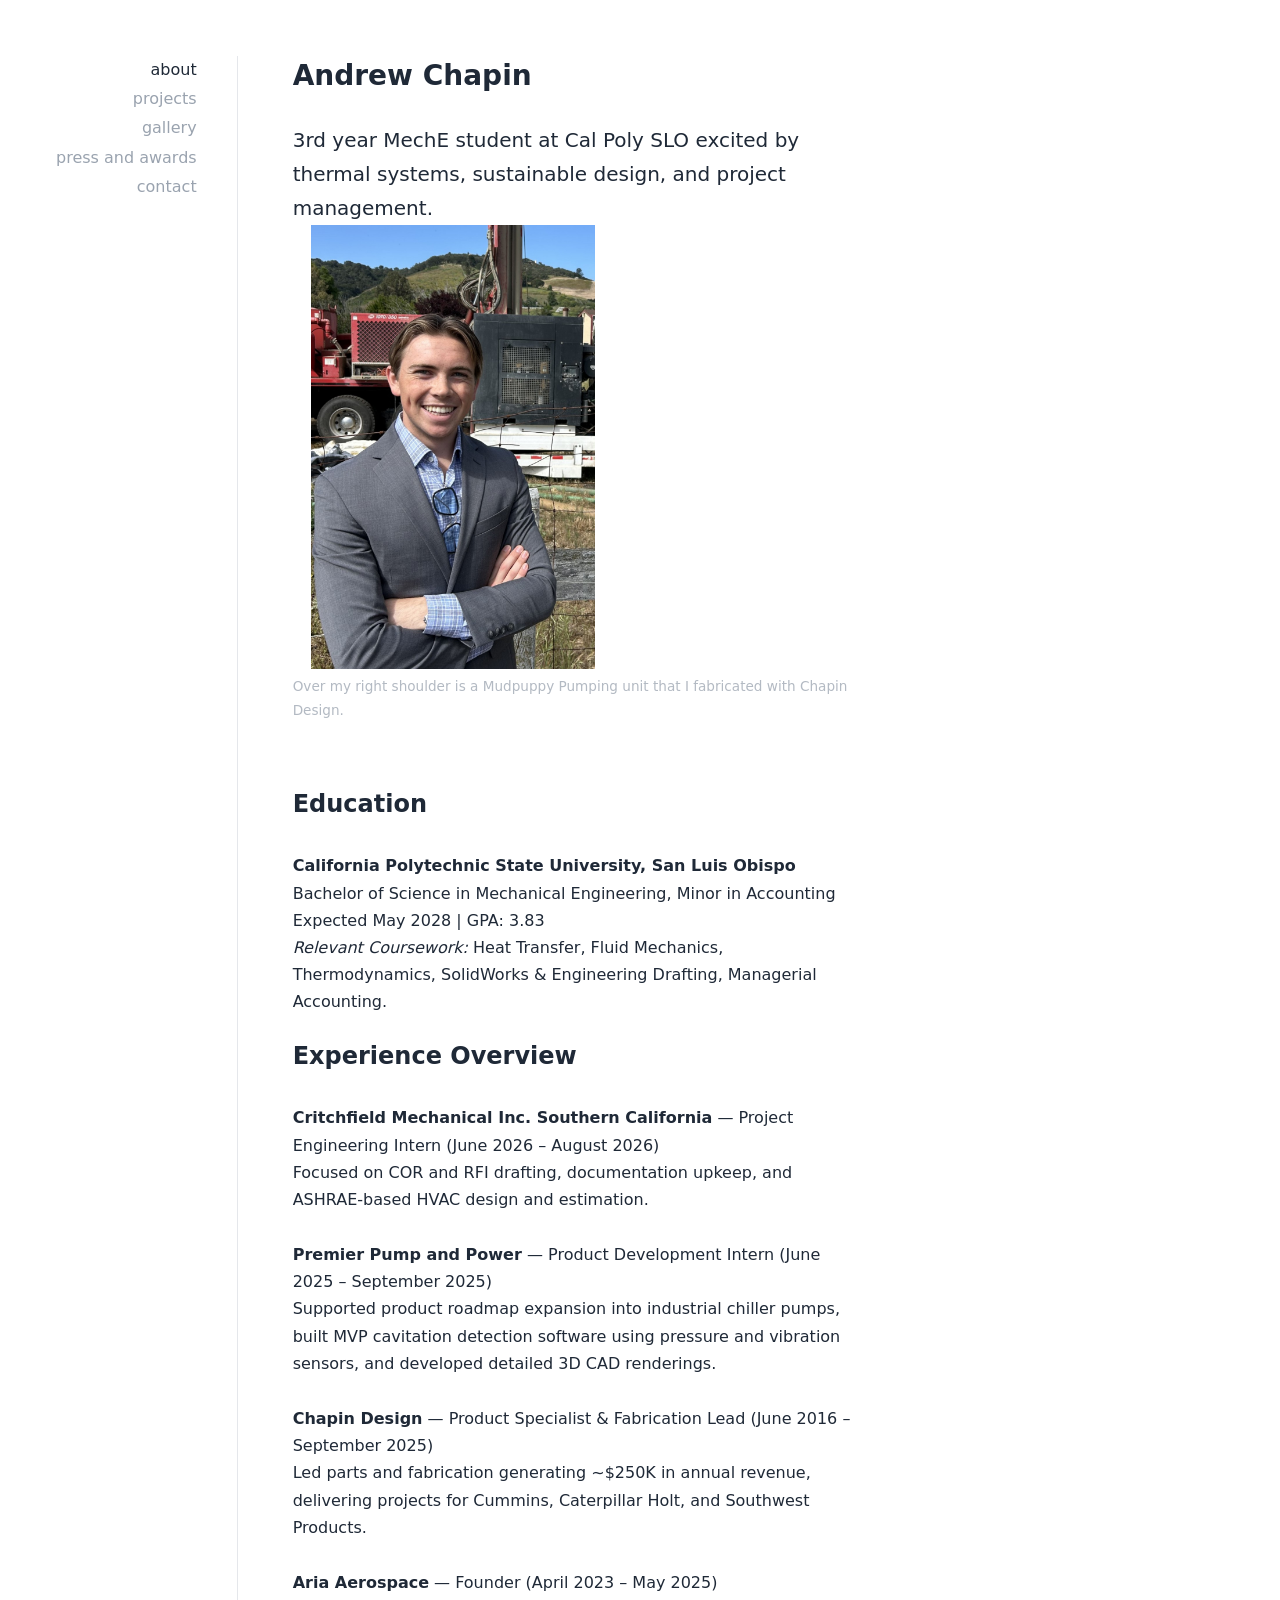
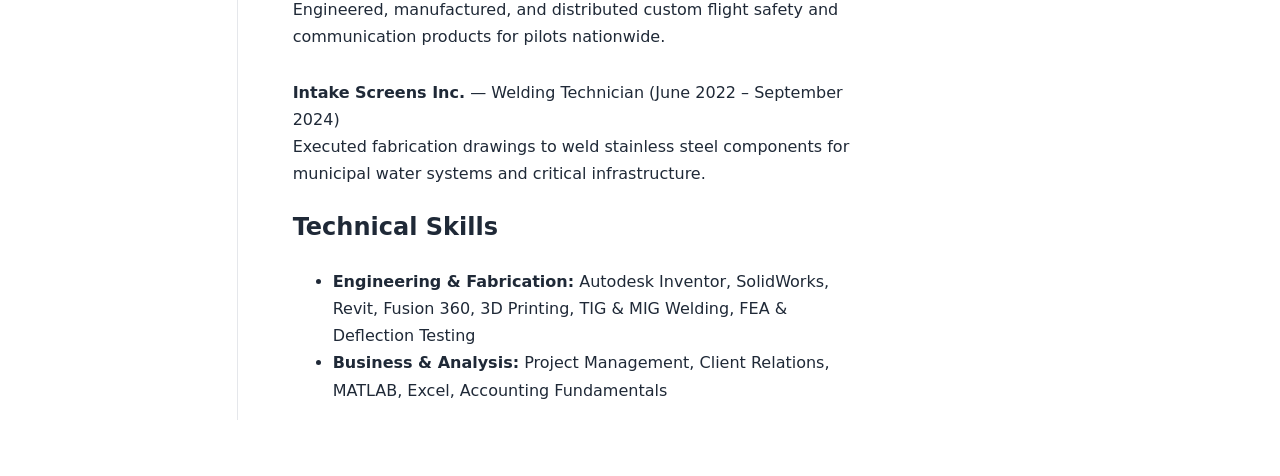
==== index.html @ c934d8f0 "Edit site content" ====
<!doctype html>
<html lang="en"><head>
    <meta charset="utf-8">
    <meta name="viewport" content="width=device-width, initial-scale=1">
    <meta name="description" content="A somewhat minimal GitHub Pages site.">
    <meta name="theme-color" content="#ffffff">
    <title>Andrew Chapin - Mechanical Engineering Portfolio</title>
    <link rel="icon" href="favicon.svg" type="image/svg+xml">
    <link rel="stylesheet" href="assets/css/styles.css">
  </head>
  <body>
    <div class="layout">
      <nav class="nav" aria-label="Primary navigation" data-pe-shared="nav">
        
        
        
        
        
      <a href="index.html" aria-current="page">about</a><a href="projects.html">projects</a><a href="gallery.html">gallery</a><a href="press-and-awards.html">press and awards</a><a href="contact.html">contact</a></nav>

      <main class="content">
        <article>
          <h1><span data-pe-fs="" style="font-size: 28px;">Andrew Chapin</span></h1><p class=""><span data-pe-fs="" style="font-size: 20px;">3rd year MechE student at Cal Poly SLO excited by thermal systems, sustainable design, and project management.</span></p><div></div><figure style="margin: 0px;"><img alt="" style="max-width: none; width: 320px; height: auto; flex-shrink: 0; padding-left: 18px; padding-right: 18px; display: block; margin-left: 0px; margin-right: auto;" src="assets/uploads/upload-1788146902533-655618423.jpg"><figcaption style="text-align: left; font-size: 0.85em; opacity: 0.75; margin-top: 6px;">Over my right shoulder is a Mudpuppy Pumping unit that I fabricated with Chapin Design.</figcaption></figure><div><span data-pe-fs="" style="font-size: 20px;"><br></span></div><p></p>
          
          
          <h2 class="" style="padding-left: 0px; padding-right: 0px;">Education</h2>
          <p><strong>California Polytechnic State University, San Luis Obispo</strong><br>
          Bachelor of Science in Mechanical Engineering, Minor in Accounting<br>
          Expected May 2028 | GPA: 3.83<br>
          <em>Relevant Coursework:</em>&nbsp;Heat Transfer, Fluid Mechanics, Thermodynamics, SolidWorks &amp; Engineering Drafting, Managerial Accounting.</p>

          <h2>Experience Overview</h2>
          <p><strong>Critchfield Mechanical Inc. Southern California</strong> — Project Engineering Intern (June 2026 – August 2026)<br>
          Focused on COR and RFI drafting, documentation upkeep, and ASHRAE-based HVAC design and estimation.</p>

          <p><strong>Premier Pump and Power</strong> — Product Development Intern (June 2025 – September 2025)<br>
          Supported product roadmap expansion into industrial chiller pumps, built MVP cavitation detection software using pressure and vibration sensors, and developed detailed 3D CAD renderings.</p>

          <p><strong>Chapin Design</strong> — Product Specialist &amp; Fabrication Lead (June 2016 – September 2025)<br>
          Led parts and fabrication generating ~$250K in annual revenue, delivering projects for Cummins, Caterpillar Holt, and Southwest Products.</p>

          <p><strong>Aria Aerospace</strong> — Founder (April 2023 – May 2025)<br>
          Engineered, manufactured, and distributed custom flight safety and communication products for pilots nationwide.</p>

          <p><strong>Intake Screens Inc.</strong> — Welding Technician (June 2022 – September 2024)<br>
          Executed fabrication drawings to weld stainless steel components for municipal water systems and critical infrastructure.</p>

          <h2>Technical Skills</h2>
          <ul>
            <li><strong>Engineering &amp; Fabrication:</strong> Autodesk Inventor, SolidWorks, Revit, Fusion 360, 3D Printing, TIG &amp; MIG Welding, FEA &amp; Deflection Testing</li>
            <li><strong>Business &amp; Analysis:</strong> Project Management, Client Relations, MATLAB, Excel, Accounting Fundamentals</li>
          </ul>
        </article>
      </main>
    </div>
  

</body></html>
---- assets/css/styles.css ----
:root {
  color-scheme: only light;
  --bg: #ffffff;
  --text: #1f2937;
  --muted: #9aa3af;
  --link: #374151;
  --line: #e5e7eb;
  --focus: #6b7280;
}

* {
  box-sizing: border-box;
}

html {
  min-width: 320px;
}

body {
  margin: 0;
  padding: 24px;
  background: var(--bg);
  color: var(--text);
  font-family: ui-sans-serif, system-ui, -apple-system, BlinkMacSystemFont, "Segoe UI", sans-serif;
  font-size: 14px;
  line-height: 1.7;
  letter-spacing: 0;
  text-rendering: optimizeLegibility;
}

.layout {
  display: flex;
  align-items: flex-start;
}

.nav {
  display: flex;
  flex-direction: column;
  /* Grow to fit the longest page name (so titles don't wrap), up to a sensible cap. */
  flex: 0 0 auto;
  min-width: 72px;
  max-width: 240px;
  gap: 2px;
  padding-right: 24px;
  text-align: right;
}

.nav a {
  display: block;
  color: var(--muted);
  text-decoration: none;
}

.nav a:hover,
.nav a:focus-visible,
.nav a[aria-current="page"] {
  color: var(--text);
}

.nav a:focus-visible,
.content a:focus-visible {
  border-radius: 2px;
  outline: 1px dotted var(--focus);
  outline-offset: 2px;
}

.content {
  position: relative;
  max-width: 640px;
  min-height: calc(100vh - 48px);
  padding-left: 32px;
}

.content::before {
  position: absolute;
  top: 0;
  bottom: 0;
  left: 0;
  width: 1px;
  background: var(--line);
  content: "";
}

article {
  max-width: 560px;
}

.mark {
  display: block;
  width: 18px;
  height: 18px;
  margin: 0 0 28px;
}

h1 {
  margin: 0 0 28px;
  color: var(--text);
  font-size: 1rem;
  font-weight: 600;
  line-height: 1.4;
}

p {
  margin: 28px 0 0;
}

a {
  color: var(--link);
}

.content a {
  text-decoration: underline;
  text-decoration-color: #c7ccd3;
  text-underline-offset: 3px;
}

.content a:hover {
  text-decoration-color: var(--text);
}

figure {
  margin: 28px 0 0;
}

figure img {
  display: block;
  width: 100%;
  height: auto;
  border-radius: 6px;
}

figcaption {
  margin: 8px 0 0;
  color: var(--muted);
  font-size: 0.9rem;
}

.list {
  display: grid;
  gap: 6px;
  margin: 28px 0 0;
  padding: 0;
  list-style: none;
}

.list li {
  color: var(--muted);
}

time {
  color: var(--muted);
}

@media (min-width: 640px) {
  body {
    padding: 40px;
    font-size: 15px;
  }

  .nav {
    min-width: 80px;
    padding-right: 32px;
  }

  .content {
    min-height: calc(100vh - 80px);
    padding-left: 40px;
  }
}

@media (min-width: 900px) {
  body {
    padding: 56px;
    font-size: 16px;
  }

  .nav {
    padding-right: 40px;
  }

  .content {
    min-height: calc(100vh - 112px);
    padding-left: 56px;
  }
}

@media (max-width: 520px) {
  .layout {
    display: block;
  }

  .nav {
    flex-direction: row;
    justify-content: flex-end;
    gap: 10px;
    padding: 0 0 24px;
  }

  .content {
    min-height: auto;
    padding: 24px 0 0;
  }

  .content::before {
    right: 0;
    bottom: auto;
    width: auto;
    height: 1px;
  }
}
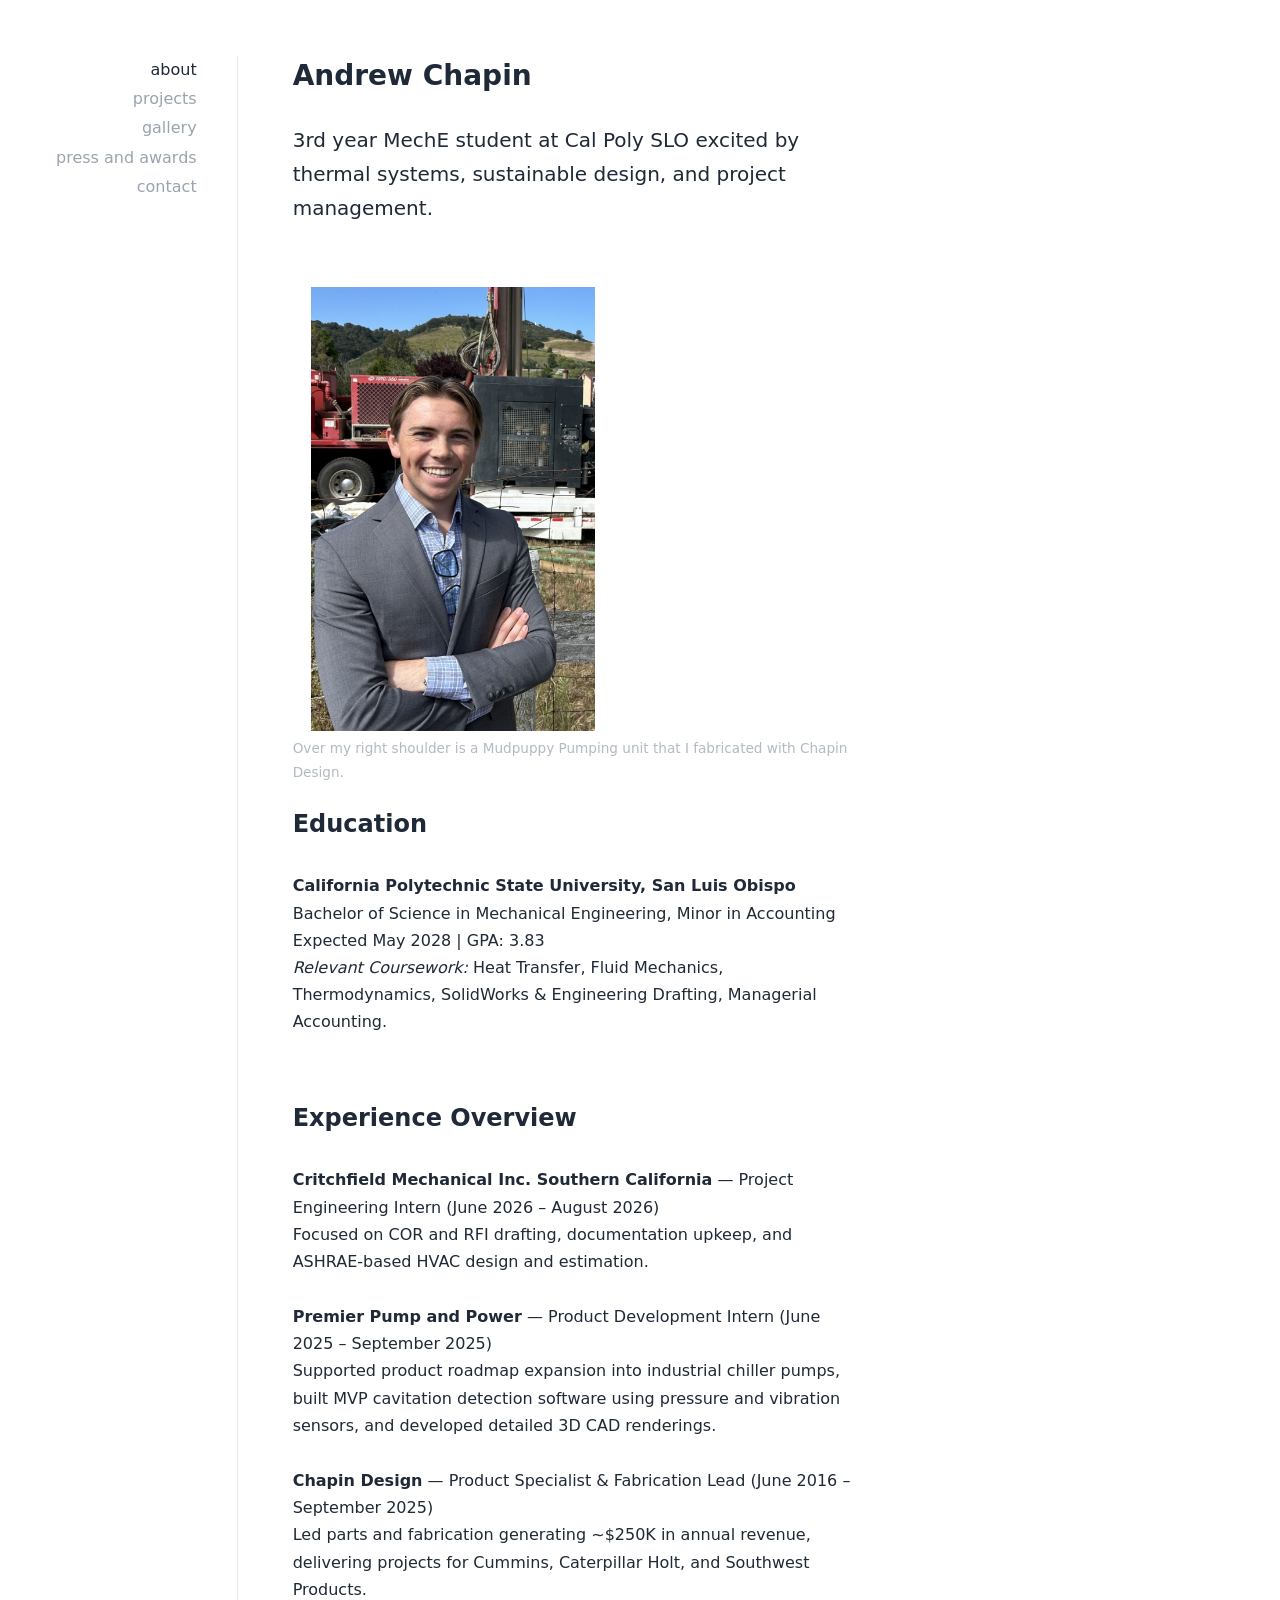
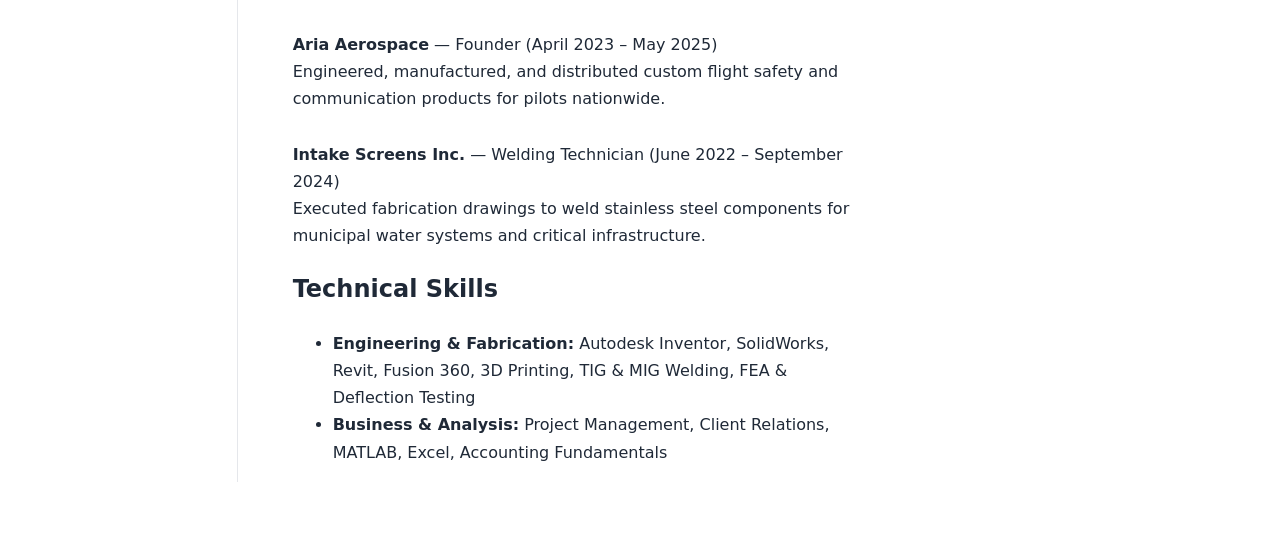
==== commit e4a410a2: "Edit site content" ====
--- a/index.html
+++ b/index.html
@@ -20,14 +20,14 @@
 
       <main class="content">
         <article>
-          <h1><span data-pe-fs="" style="font-size: 28px;">Andrew Chapin</span></h1><p class=""><span data-pe-fs="" style="font-size: 20px;">3rd year MechE student at Cal Poly SLO excited by thermal systems, sustainable design, and project management.</span></p><div></div><figure style="margin: 0px;"><img alt="" style="max-width: none; width: 320px; height: auto; flex-shrink: 0; padding-left: 18px; padding-right: 18px; display: block; margin-left: 0px; margin-right: auto;" src="assets/uploads/upload-1788146902533-655618423.jpg"><figcaption style="text-align: left; font-size: 0.85em; opacity: 0.75; margin-top: 6px;">Over my right shoulder is a Mudpuppy Pumping unit that I fabricated with Chapin Design.</figcaption></figure><div><span data-pe-fs="" style="font-size: 20px;"><br></span></div><p></p>
+          <h1><span data-pe-fs="" style="font-size: 28px;">Andrew Chapin</span></h1><p class=""><span data-pe-fs="" style="font-size: 20px;">3rd year MechE student at Cal Poly SLO excited by thermal systems, sustainable design, and project management.</span></p><div><span data-pe-fs="" style="font-size: 20px;"><br></span></div><p></p><div></div><figure style="margin: 0px;"><img alt="" style="max-width: none; width: 320px; height: auto; flex-shrink: 0; padding-left: 18px; padding-right: 18px; display: block; margin-left: 0px; margin-right: auto;" src="[data-uri]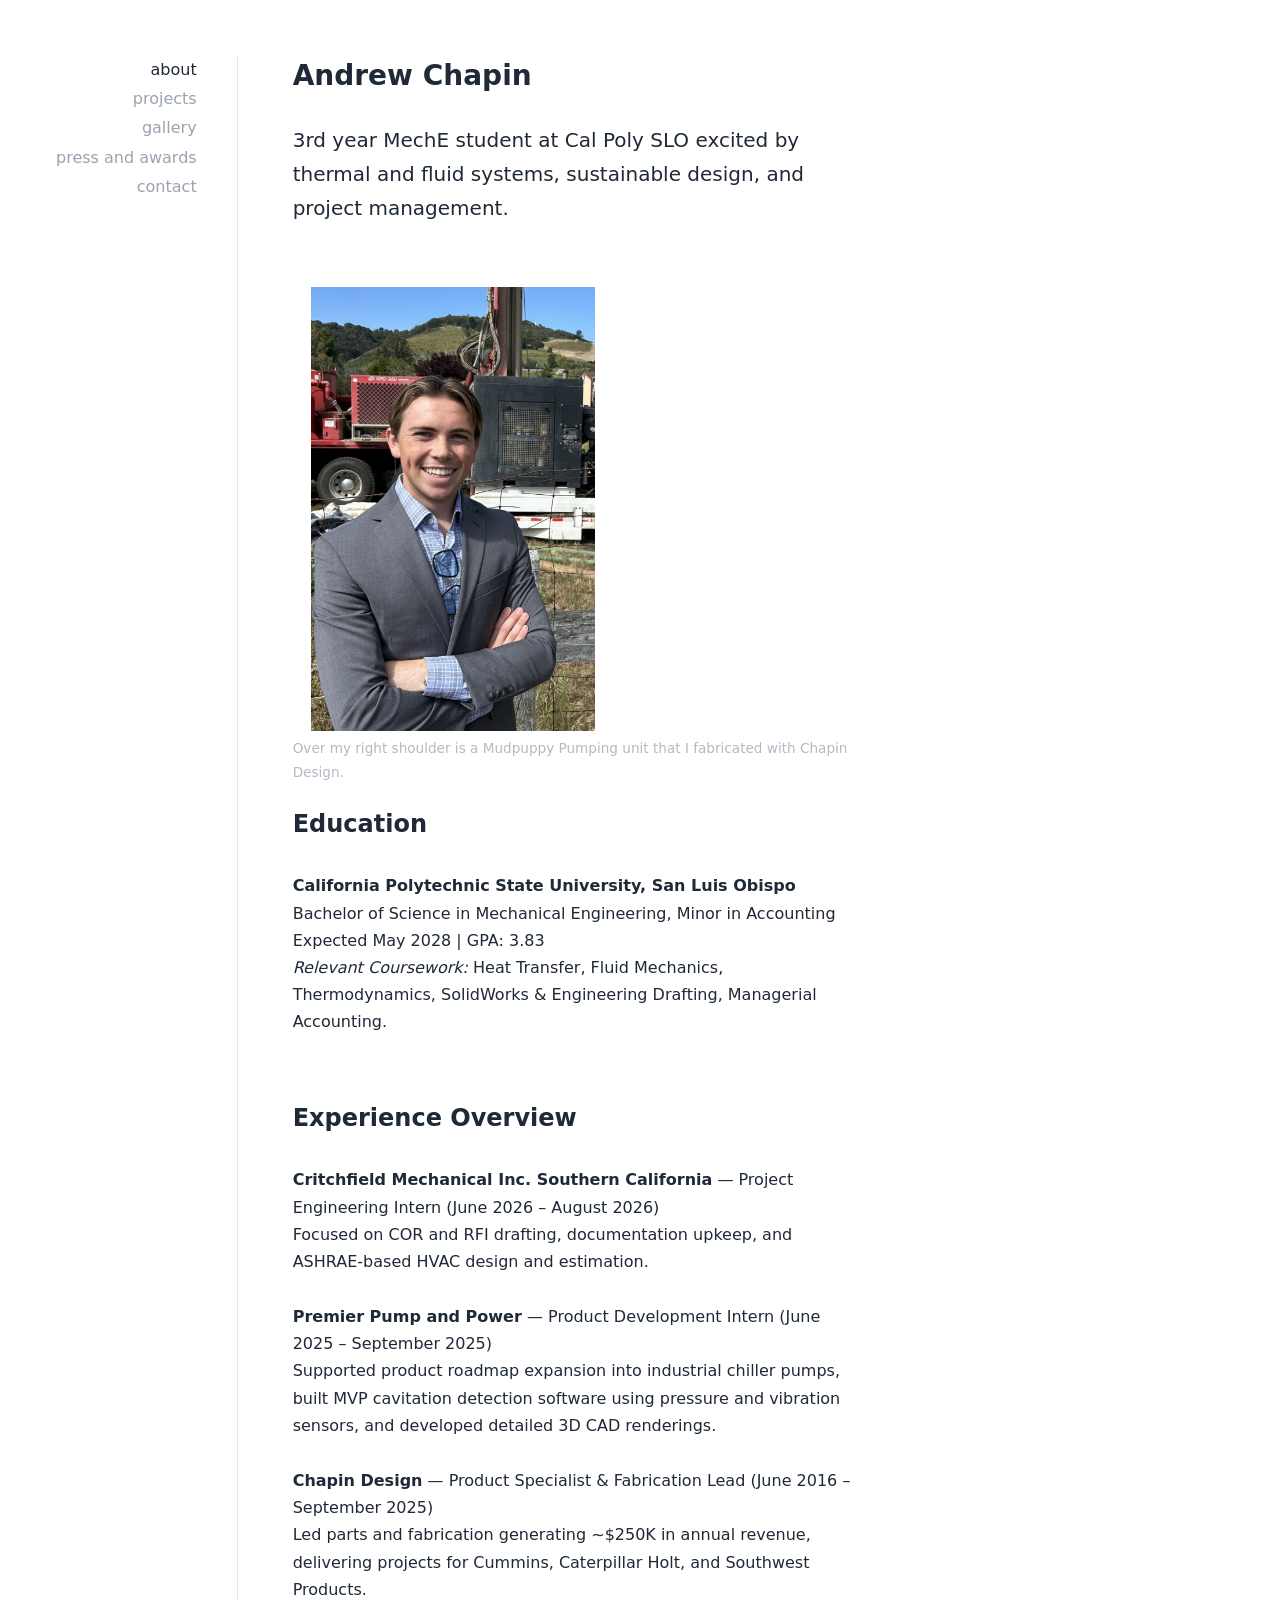
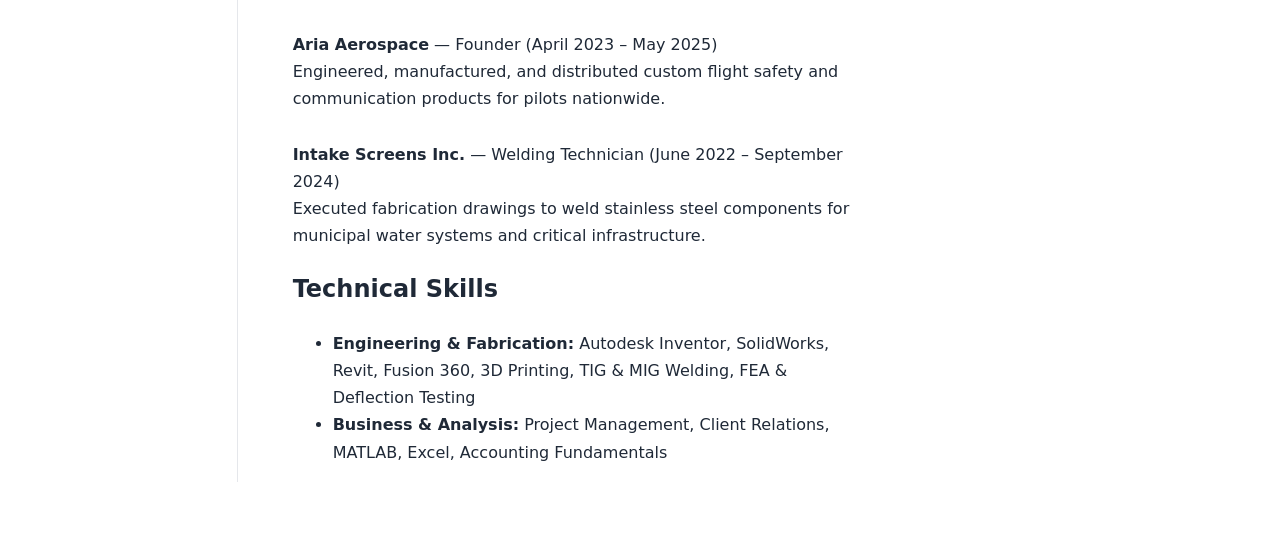
==== commit 707f70b8: "Edit site content" ====
--- a/index.html
+++ b/index.html
@@ -20,7 +20,7 @@
 
       <main class="content">
         <article>
-          <h1><span data-pe-fs="" style="font-size: 28px;">Andrew Chapin</span></h1><p class=""><span data-pe-fs="" style="font-size: 20px;">3rd year MechE student at Cal Poly SLO excited by thermal systems, sustainable design, and project management.</span></p><div><span data-pe-fs="" style="font-size: 20px;"><br></span></div><p></p><div></div><figure style="margin: 0px;"><img alt="" style="max-width: none; width: 320px; height: auto; flex-shrink: 0; padding-left: 18px; padding-right: 18px; display: block; margin-left: 0px; margin-right: auto;" src="[data-uri]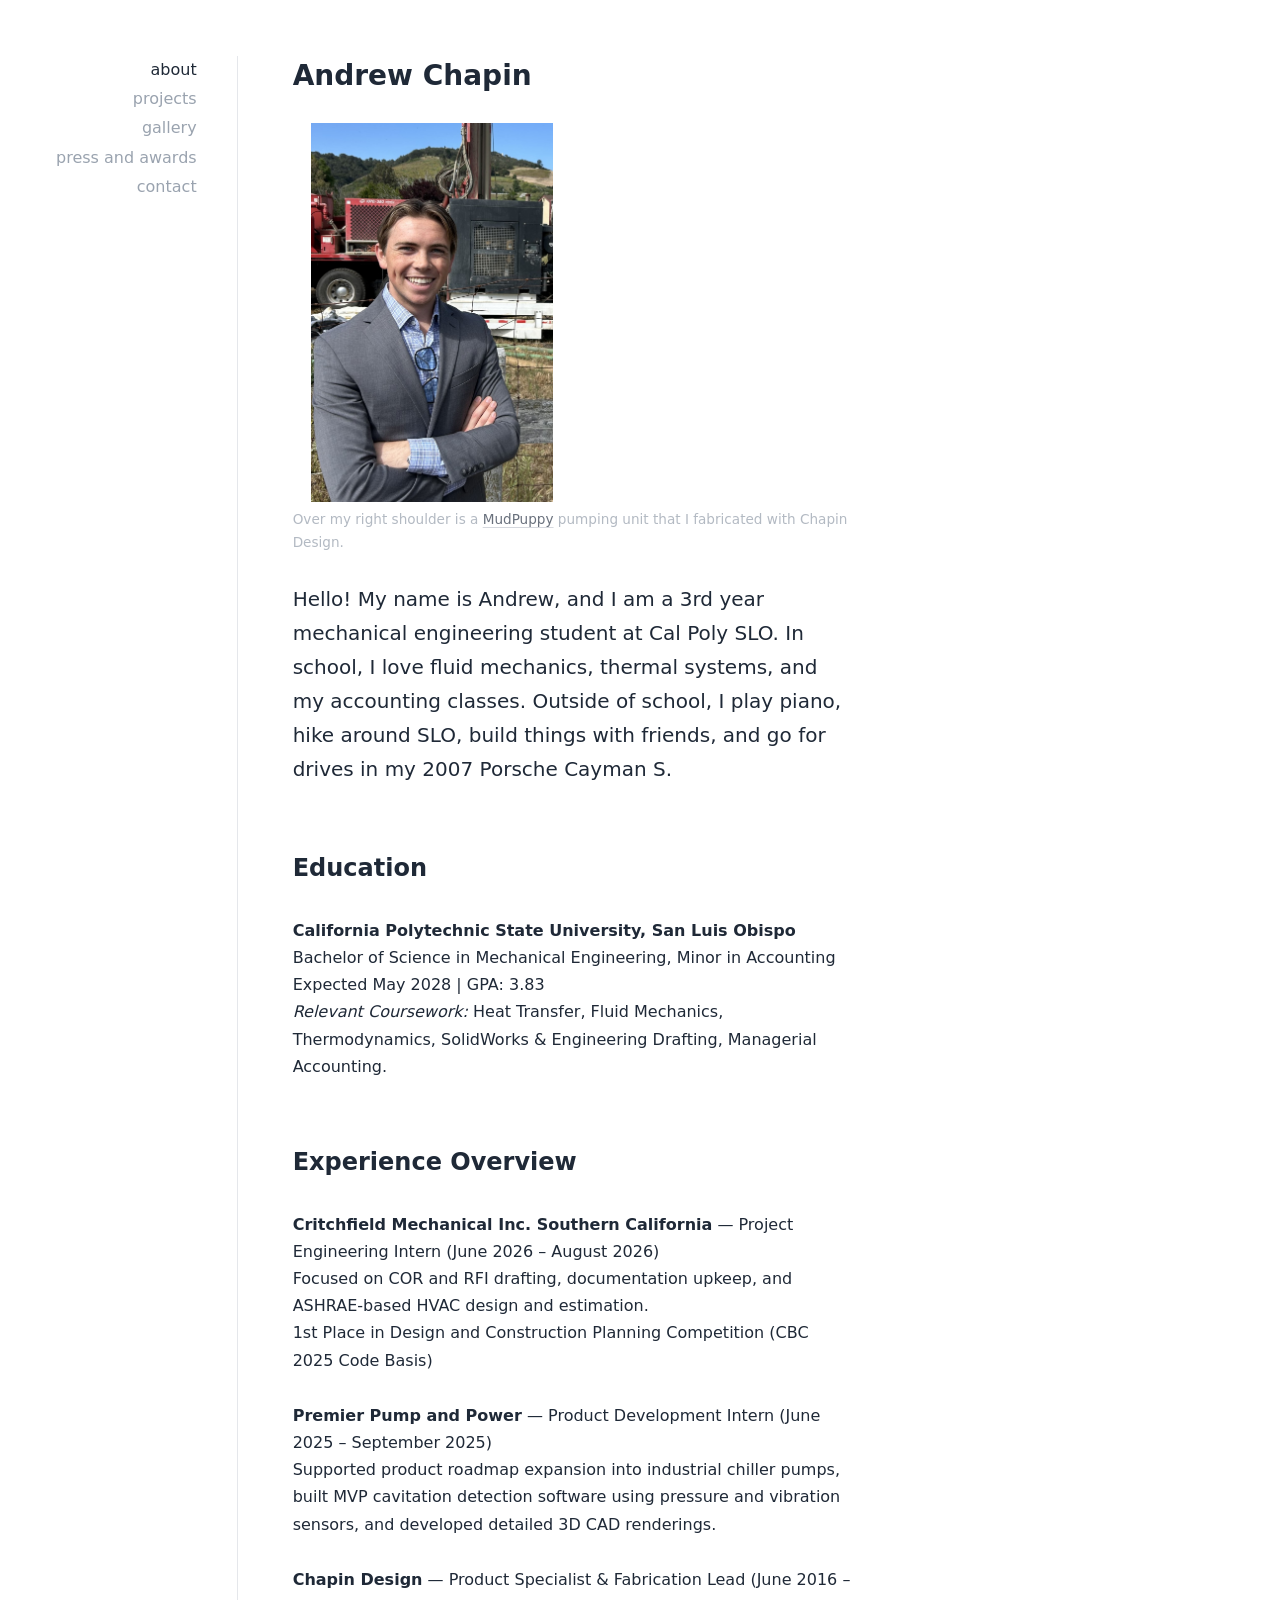
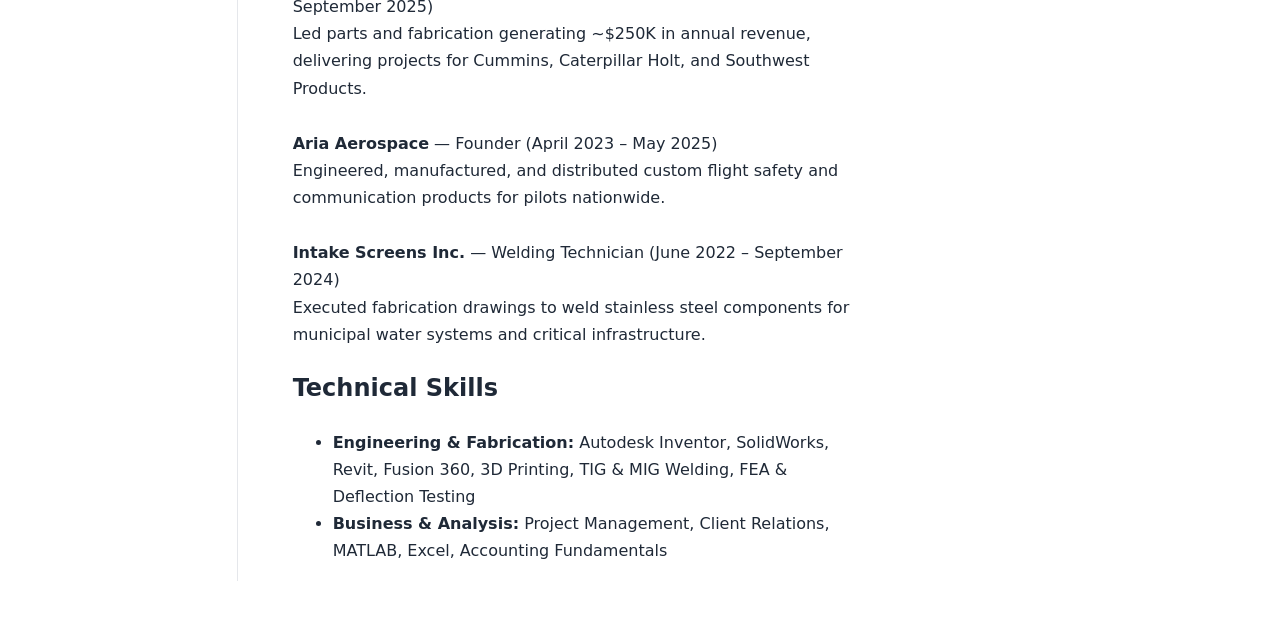
==== commit 503d1a0d: "Edit site content" ====
--- a/index.html
+++ b/index.html
@@ -20,7 +20,7 @@
 
       <main class="content">
         <article>
-          <h1><span data-pe-fs="" style="font-size: 28px;">Andrew Chapin</span></h1><p class=""><span data-pe-fs="" style="font-size: 20px;">3rd year MechE student at Cal Poly SLO excited by thermal and fluid systems, sustainable design, and project management.</span></p><div><span data-pe-fs="" style="font-size: 20px;"><br></span></div><p></p><div></div><figure style="margin: 0px;"><img alt="" style="max-width: none; width: 320px; height: auto; flex-shrink: 0; padding-left: 18px; padding-right: 18px; display: block; margin-left: 0px; margin-right: auto;" src="[data-uri]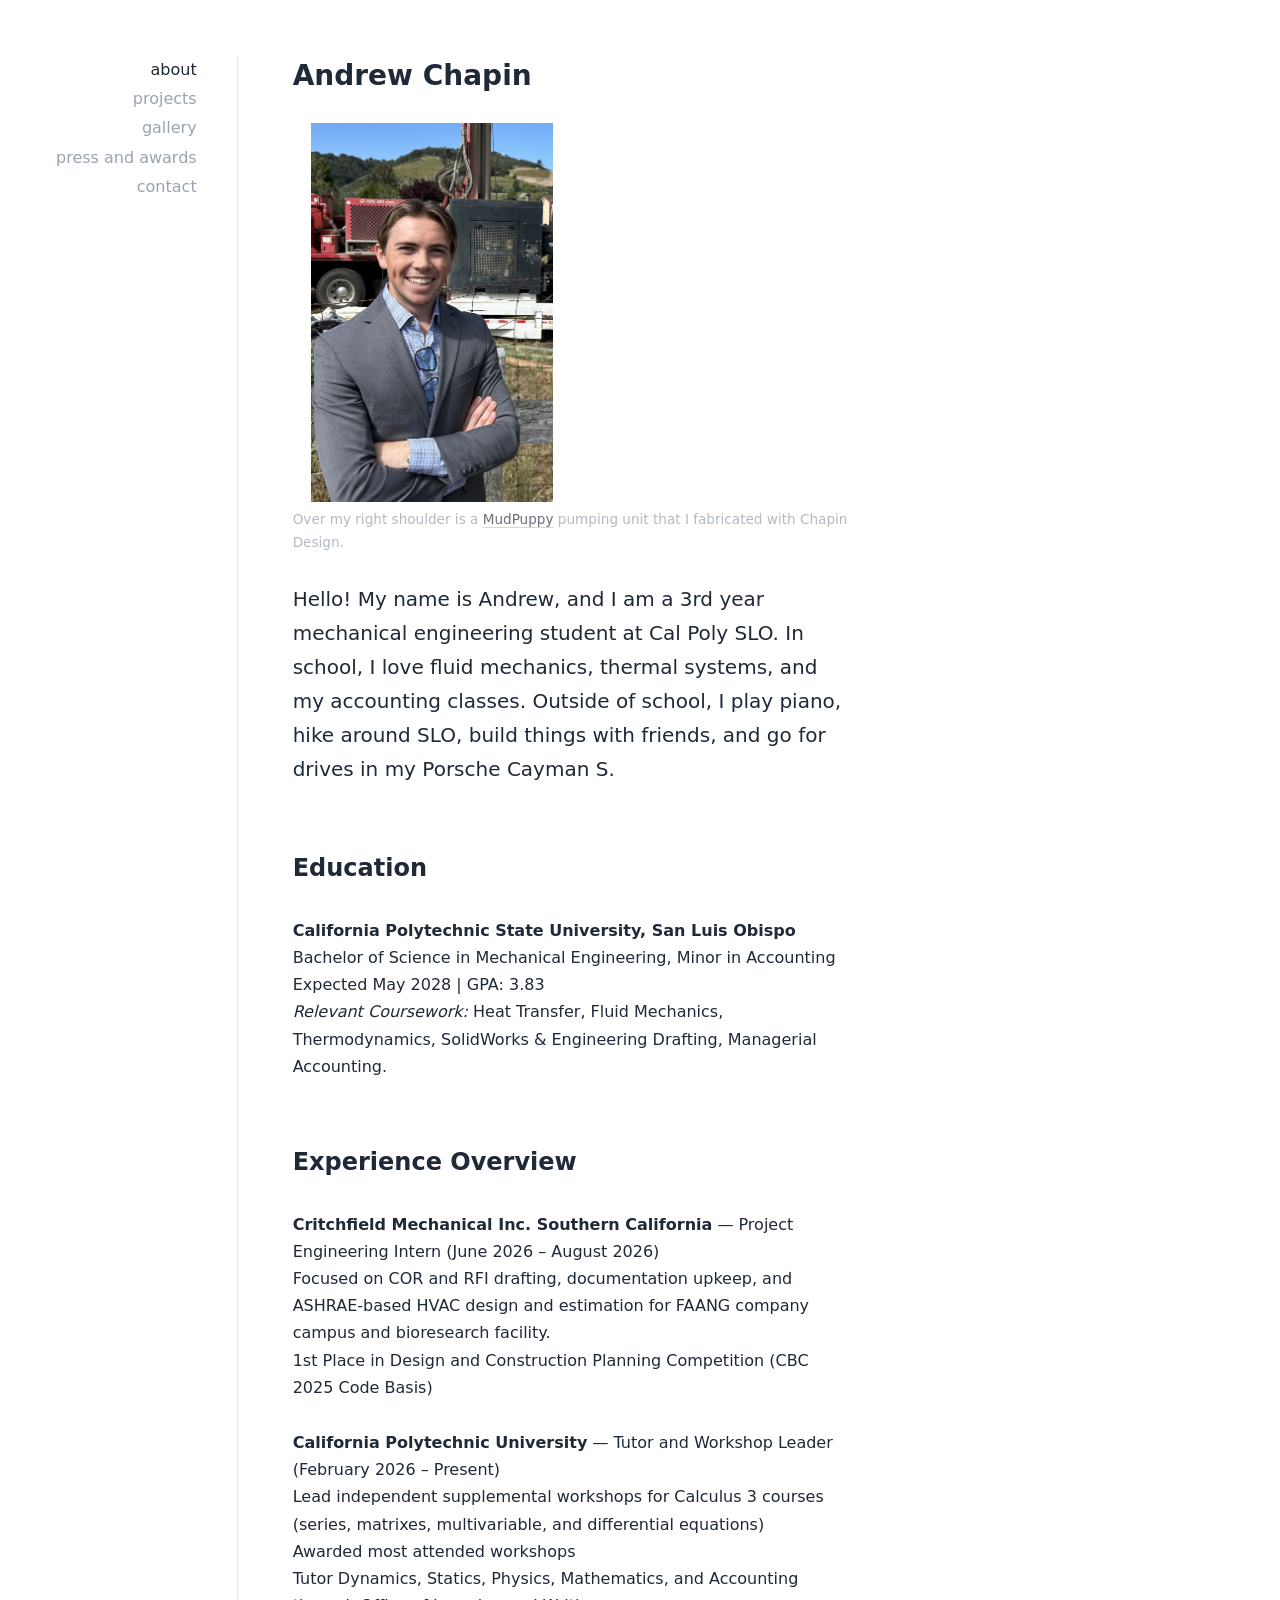
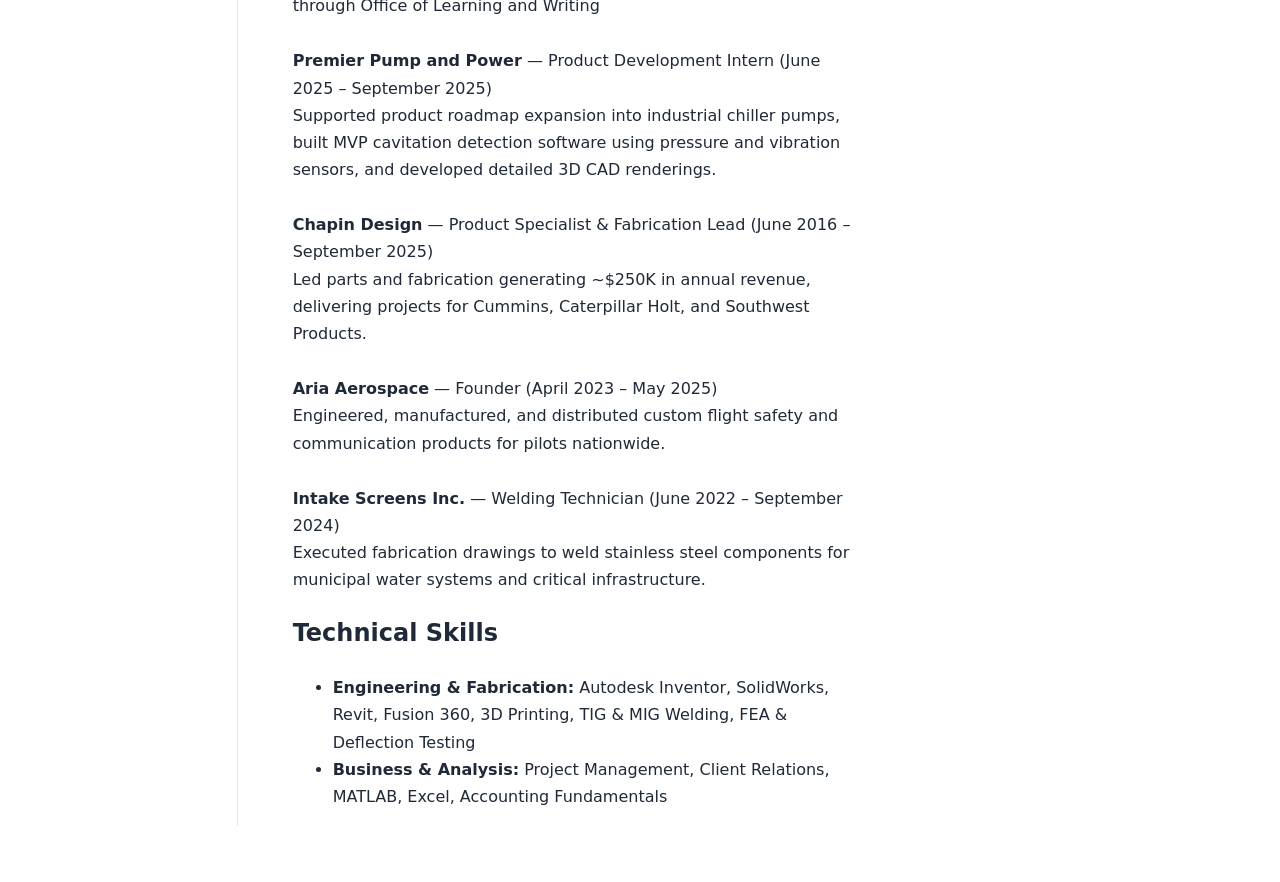
==== commit c12142ba: "Edit site content" ====
--- a/index.html
+++ b/index.html
@@ -20,7 +20,7 @@
 
       <main class="content">
         <article>
-          <h1><span data-pe-fs="" style="font-size: 28px;">Andrew Chapin</span></h1><figure style="margin: 0px;" class=""><img alt="" style="max-width: none; width: 278px; height: auto; flex-shrink: 0; padding-left: 18px; padding-right: 18px; display: block; margin-left: 0px; margin-right: auto;" src="[data-uri]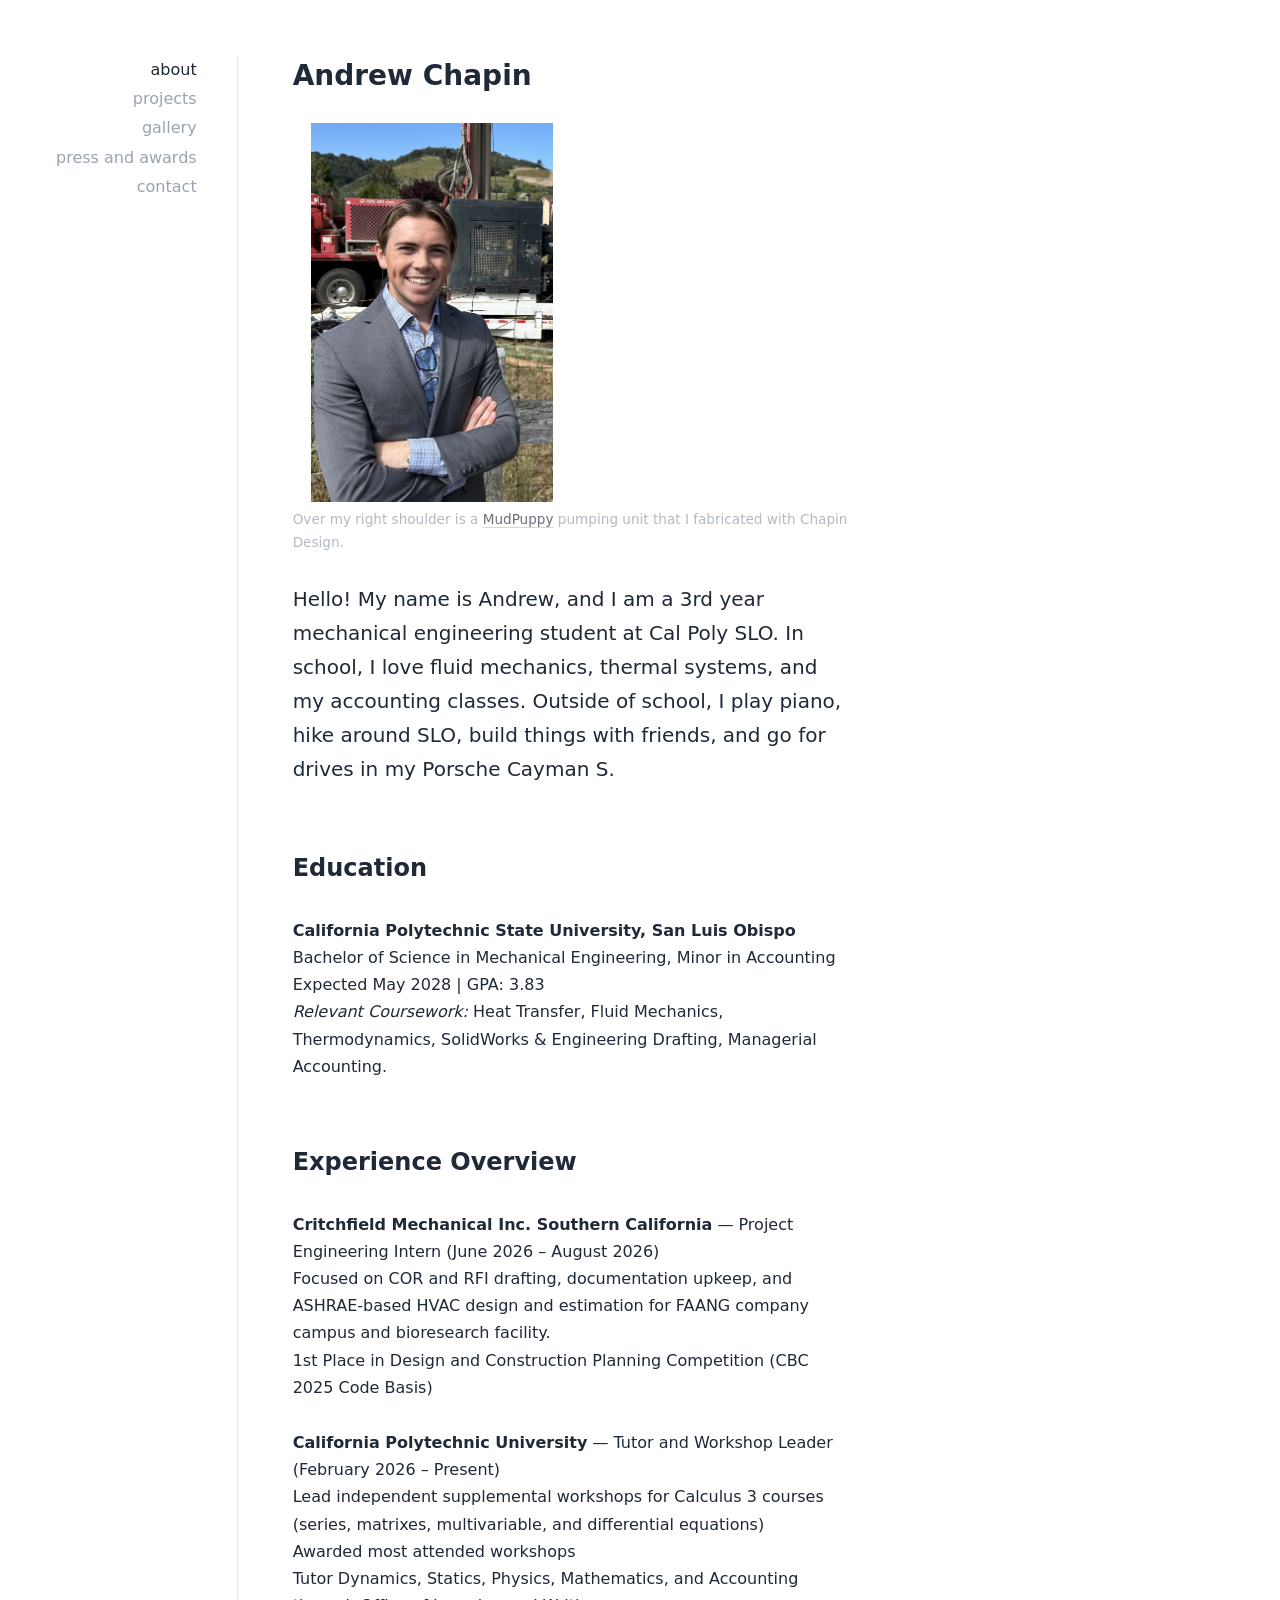
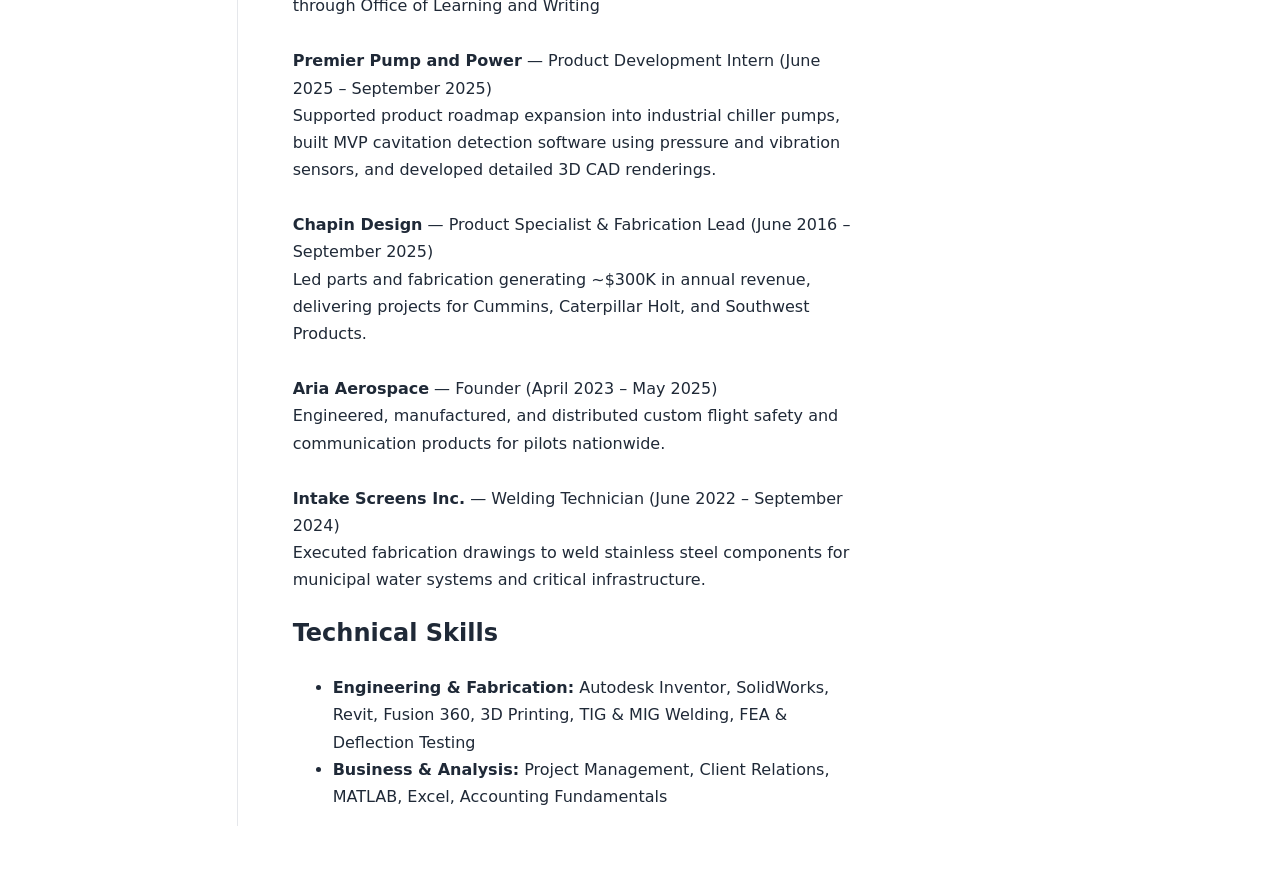
==== commit aba6a338: "Edit site content" ====
--- a/index.html
+++ b/index.html
@@ -11,11 +11,6 @@
   <body>
     <div class="layout">
       <nav class="nav" aria-label="Primary navigation" data-pe-shared="nav">
-        
-        
-        
-        
-        
       <a href="index.html" aria-current="page">about</a><a href="projects.html">projects</a><a href="gallery.html">gallery</a><a href="press-and-awards.html">press and awards</a><a href="contact.html">contact</a></nav>
 
       <main class="content">
@@ -36,10 +31,10 @@
           <p><strong>Premier Pump and Power</strong> — Product Development Intern (June 2025 – September 2025)<br>
           Supported product roadmap expansion into industrial chiller pumps, built MVP cavitation detection software using pressure and vibration sensors, and developed detailed 3D CAD renderings.</p>
 
-          <p><strong>Chapin Design</strong> — Product Specialist &amp; Fabrication Lead (June 2016 – September 2025)<br>
-          Led parts and fabrication generating ~$250K in annual revenue, delivering projects for Cummins, Caterpillar Holt, and Southwest Products.</p>
+          
 
-          <p><strong>Aria Aerospace</strong> — Founder (April 2023 – May 2025)<br>
+          <p class=""><strong>Chapin Design</strong> — Product Specialist &amp; Fabrication Lead (June 2016 – September 2025)<br>
+          Led parts and fabrication generating ~$300K in annual revenue, delivering projects for Cummins, Caterpillar Holt, and Southwest Products.</p><p><strong>Aria Aerospace</strong> — Founder (April 2023 – May 2025)<br>
           Engineered, manufactured, and distributed custom flight safety and communication products for pilots nationwide.</p>
 
           <p><strong>Intake Screens Inc.</strong> — Welding Technician (June 2022 – September 2024)<br>
